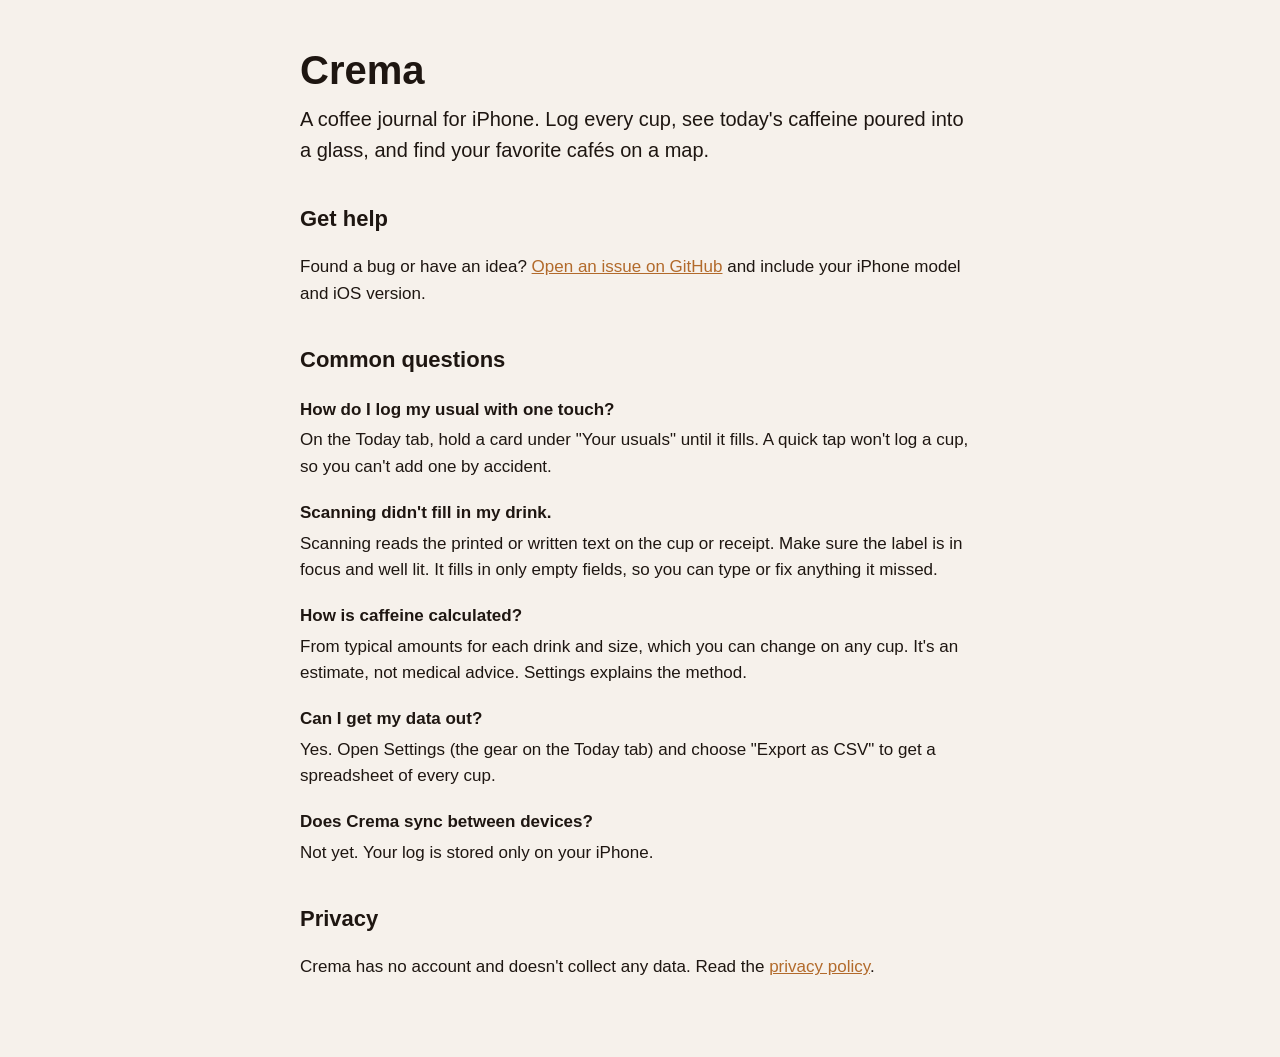
==== index.html @ 86ee80dd "Add Crema support and privacy policy pages" ====
<!doctype html>
<html lang="en">
<head>
  <meta charset="utf-8">
  <meta name="viewport" content="width=device-width, initial-scale=1">
  <title>Crema Support</title>
  <link rel="stylesheet" href="style.css">
</head>
<body>
  <main>
    <h1>Crema</h1>
    <p class="lead">A coffee journal for iPhone. Log every cup, see today's caffeine poured into a glass, and
      find your favorite cafés on a map.</p>

    <h2>Get help</h2>
    <p>Found a bug or have an idea? <a href="https://github.com/Gitterooooo/crema/issues">Open an issue on
      GitHub</a> and include your iPhone model and iOS version.</p>

    <h2>Common questions</h2>
    <h3>How do I log my usual with one touch?</h3>
    <p>On the Today tab, hold a card under "Your usuals" until it fills. A quick tap won't log a cup, so you
      can't add one by accident.</p>
    <h3>Scanning didn't fill in my drink.</h3>
    <p>Scanning reads the printed or written text on the cup or receipt. Make sure the label is in focus and well
      lit. It fills in only empty fields, so you can type or fix anything it missed.</p>
    <h3>How is caffeine calculated?</h3>
    <p>From typical amounts for each drink and size, which you can change on any cup. It's an estimate, not
      medical advice. Settings explains the method.</p>
    <h3>Can I get my data out?</h3>
    <p>Yes. Open Settings (the gear on the Today tab) and choose "Export as CSV" to get a spreadsheet of every cup.</p>
    <h3>Does Crema sync between devices?</h3>
    <p>Not yet. Your log is stored only on your iPhone.</p>

    <h2>Privacy</h2>
    <p>Crema has no account and doesn't collect any data. Read the <a href="privacy.html">privacy policy</a>.</p>
  </main>
</body>
</html>
---- style.css ----
:root {
  --background: #f6f1eb;
  --text: #1e1611;
  --muted: #7c6b60;
  --accent: #b26a2b;
}

@media (prefers-color-scheme: dark) {
  :root {
    --background: #0e0a08;
    --text: #f4ece3;
    --muted: #a3928a;
    --accent: #e7a462;
  }
}

body {
  margin: 0;
  background: var(--background);
  color: var(--text);
  font: 17px/1.55 -apple-system, BlinkMacSystemFont, "Helvetica Neue", sans-serif;
}

main {
  max-width: 680px;
  margin: 0 auto;
  padding: 48px 16px 64px;
}

h1 {
  font-size: 40px;
  line-height: 1.1;
  margin: 0 0 12px;
}

h2 {
  margin-top: 36px;
  font-size: 22px;
}

h3 {
  margin: 20px 0 4px;
  font-size: 17px;
}

p {
  margin: 0 0 12px;
}

a {
  color: var(--accent);
}

.lead {
  font-size: 20px;
}

.muted,
.back {
  color: var(--muted);
}
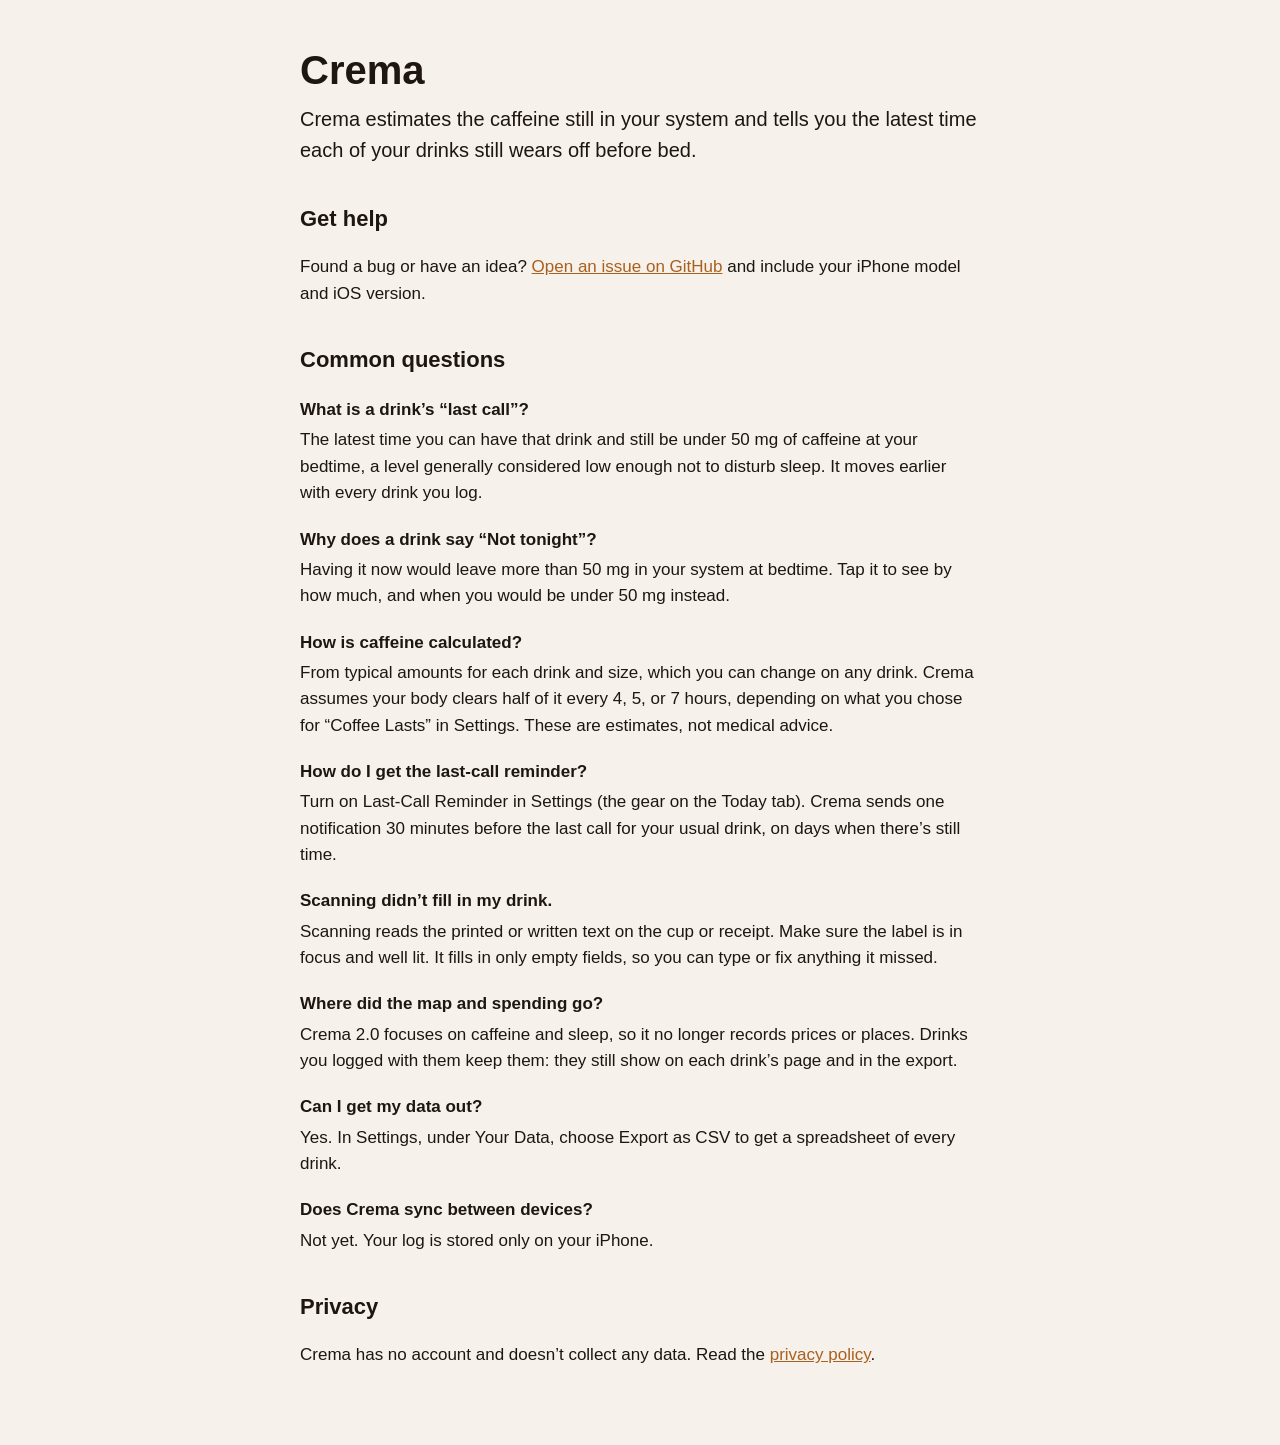
==== commit 2213ec5c: "Update the site, privacy policy, and screenshot for Crema 2.0 Crema 2.0 is about timing caffeine aro" ====
--- a/index.html
+++ b/index.html
@@ -9,30 +9,40 @@
 <body>
   <main>
     <h1>Crema</h1>
-    <p class="lead">A coffee journal for iPhone. Log every cup, see today's caffeine poured into a glass, and
-      find your favorite cafés on a map.</p>
+    <p class="lead">Crema estimates the caffeine still in your system and tells you the latest time each of your
+      drinks still wears off before bed.</p>
 
     <h2>Get help</h2>
-    <p>Found a bug or have an idea? <a href="https://github.com/Gitterooooo/crema/issues">Open an issue on
+    <p>Found a bug or have an idea? <a href="https://github.com/boyuchengz/crema/issues">Open an issue on
       GitHub</a> and include your iPhone model and iOS version.</p>
 
     <h2>Common questions</h2>
-    <h3>How do I log my usual with one touch?</h3>
-    <p>On the Today tab, hold a card under "Your usuals" until it fills. A quick tap won't log a cup, so you
-      can't add one by accident.</p>
-    <h3>Scanning didn't fill in my drink.</h3>
+    <h3>What is a drink’s “last call”?</h3>
+    <p>The latest time you can have that drink and still be under 50 mg of caffeine at your bedtime, a level
+      generally considered low enough not to disturb sleep. It moves earlier with every drink you log.</p>
+    <h3>Why does a drink say “Not tonight”?</h3>
+    <p>Having it now would leave more than 50 mg in your system at bedtime. Tap it to see by how much, and when
+      you would be under 50 mg instead.</p>
+    <h3>How is caffeine calculated?</h3>
+    <p>From typical amounts for each drink and size, which you can change on any drink. Crema assumes your body
+      clears half of it every 4, 5, or 7 hours, depending on what you chose for “Coffee Lasts” in Settings. These
+      are estimates, not medical advice.</p>
+    <h3>How do I get the last-call reminder?</h3>
+    <p>Turn on Last-Call Reminder in Settings (the gear on the Today tab). Crema sends one notification 30 minutes
+      before the last call for your usual drink, on days when there’s still time.</p>
+    <h3>Scanning didn’t fill in my drink.</h3>
     <p>Scanning reads the printed or written text on the cup or receipt. Make sure the label is in focus and well
       lit. It fills in only empty fields, so you can type or fix anything it missed.</p>
-    <h3>How is caffeine calculated?</h3>
-    <p>From typical amounts for each drink and size, which you can change on any cup. It's an estimate, not
-      medical advice. Settings explains the method.</p>
+    <h3>Where did the map and spending go?</h3>
+    <p>Crema 2.0 focuses on caffeine and sleep, so it no longer records prices or places. Drinks you logged with
+      them keep them: they still show on each drink’s page and in the export.</p>
     <h3>Can I get my data out?</h3>
-    <p>Yes. Open Settings (the gear on the Today tab) and choose "Export as CSV" to get a spreadsheet of every cup.</p>
+    <p>Yes. In Settings, under Your Data, choose Export as CSV to get a spreadsheet of every drink.</p>
     <h3>Does Crema sync between devices?</h3>
     <p>Not yet. Your log is stored only on your iPhone.</p>
 
     <h2>Privacy</h2>
-    <p>Crema has no account and doesn't collect any data. Read the <a href="privacy.html">privacy policy</a>.</p>
+    <p>Crema has no account and doesn’t collect any data. Read the <a href="privacy.html">privacy policy</a>.</p>
   </main>
 </body>
 </html>
--- a/style.css
+++ b/style.css
@@ -2,7 +2,7 @@
   --background: #f6f1eb;
   --text: #1e1611;
   --muted: #7c6b60;
-  --accent: #b26a2b;
+  --accent: #a8611f;
 }
 
 @media (prefers-color-scheme: dark) {
@@ -10,7 +10,7 @@
     --background: #0e0a08;
     --text: #f4ece3;
     --muted: #a3928a;
-    --accent: #e7a462;
+    --accent: #c97a36;
   }
 }
 
